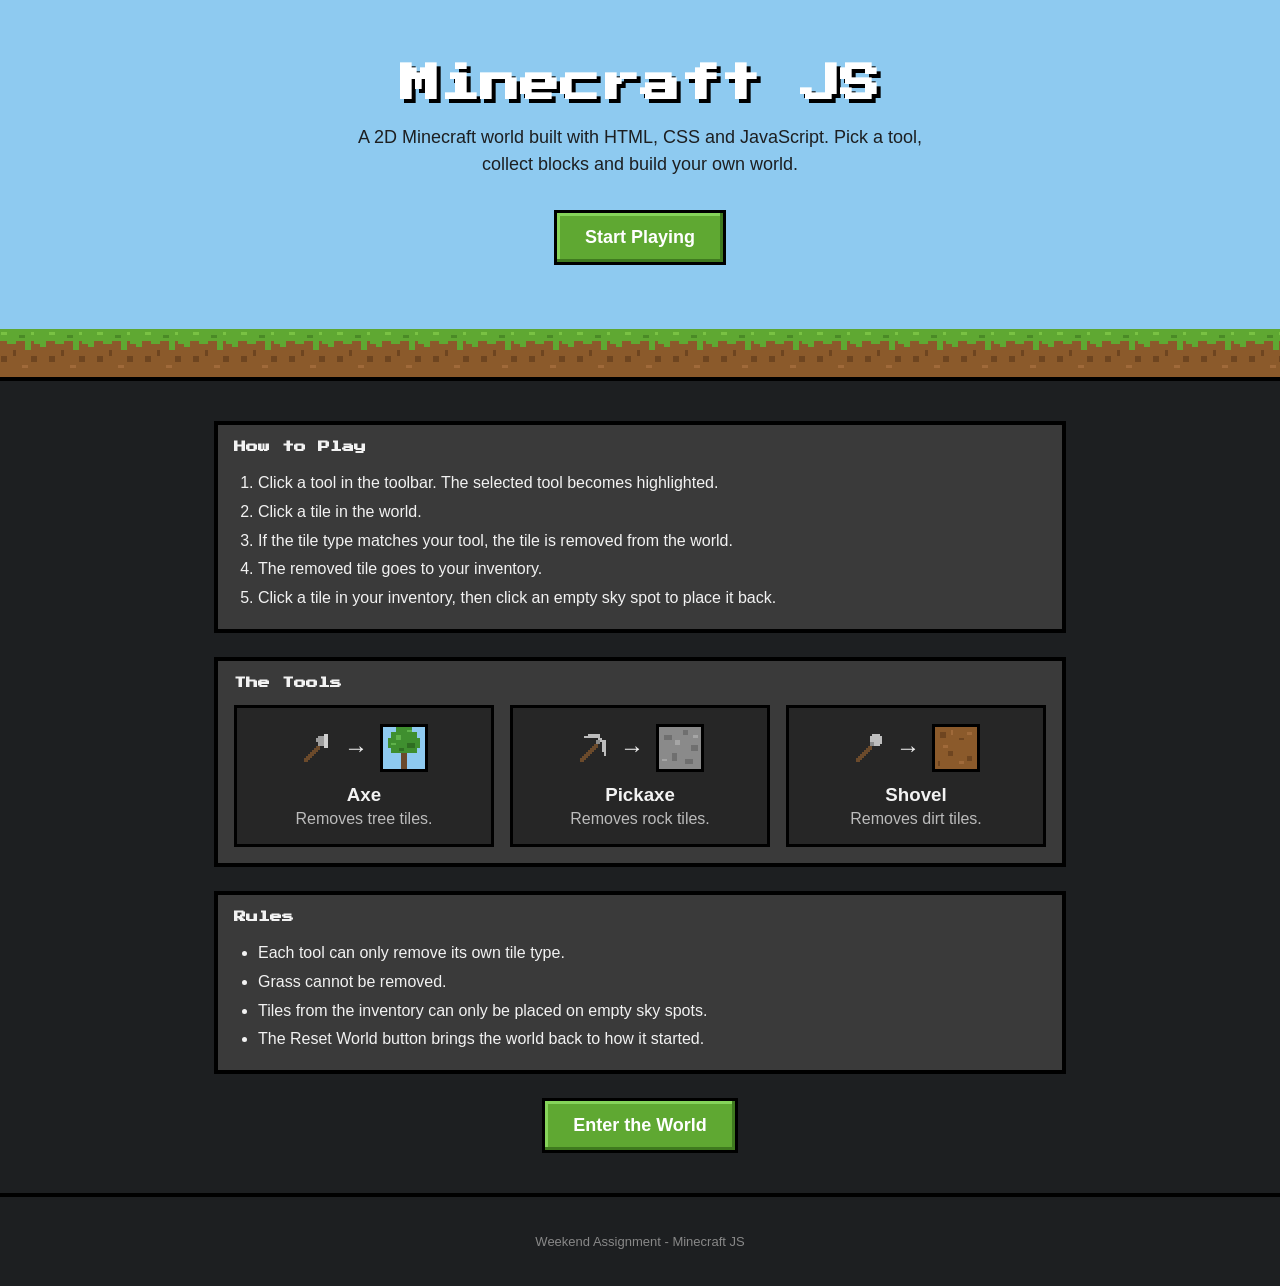
==== index.html @ 90b3f44e "Add landing page with game rules and tutorial" ====
<!DOCTYPE html>
<html lang="en">
<head>
    <meta charset="UTF-8">
    <meta name="viewport" content="width=device-width, initial-scale=1.0">
    <title>Minecraft JS</title>
    <link rel="stylesheet" href="https://fonts.googleapis.com/css2?family=Press+Start+2P&display=swap">
    <link rel="stylesheet" href="style.css">
</head>
<body>
    <header class="hero">
        <h1>Minecraft JS</h1>
        <p>A 2D Minecraft world built with HTML, CSS and JavaScript. Pick a tool, collect blocks and build your own world.</p>
        <a href="game.html" class="button button-green button-big">Start Playing</a>
    </header>

    <main class="landing-content">
        <section class="panel">
            <h2>How to Play</h2>
            <ol class="steps">
                <li>Click a tool in the toolbar. The selected tool becomes highlighted.</li>
                <li>Click a tile in the world.</li>
                <li>If the tile type matches your tool, the tile is removed from the world.</li>
                <li>The removed tile goes to your inventory.</li>
                <li>Click a tile in your inventory, then click an empty sky spot to place it back.</li>
            </ol>
        </section>

        <section class="panel">
            <h2>The Tools</h2>
            <div class="tools-guide">
                <article class="guide-card">
                    <div class="guide-icons">
                        <span class="tool-icon icon-axe"></span>
                        <span class="guide-arrow">&rarr;</span>
                        <span class="tile-preview tile-tree"></span>
                    </div>
                    <h3>Axe</h3>
                    <p>Removes tree tiles.</p>
                </article>
                <article class="guide-card">
                    <div class="guide-icons">
                        <span class="tool-icon icon-pickaxe"></span>
                        <span class="guide-arrow">&rarr;</span>
                        <span class="tile-preview tile-rock"></span>
                    </div>
                    <h3>Pickaxe</h3>
                    <p>Removes rock tiles.</p>
                </article>
                <article class="guide-card">
                    <div class="guide-icons">
                        <span class="tool-icon icon-shovel"></span>
                        <span class="guide-arrow">&rarr;</span>
                        <span class="tile-preview tile-dirt"></span>
                    </div>
                    <h3>Shovel</h3>
                    <p>Removes dirt tiles.</p>
                </article>
            </div>
        </section>

        <section class="panel">
            <h2>Rules</h2>
            <ul class="rules">
                <li>Each tool can only remove its own tile type.</li>
                <li>Grass cannot be removed.</li>
                <li>Tiles from the inventory can only be placed on empty sky spots.</li>
                <li>The Reset World button brings the world back to how it started.</li>
            </ul>
        </section>

        <div class="start-section">
            <a href="game.html" class="button button-green button-big">Enter the World</a>
        </div>
    </main>

    <footer class="footer">
        <p>Weekend Assignment - Minecraft JS</p>
    </footer>
</body>
</html>
---- style.css ----
/* ===== General ===== */
:root {
    --tile-size: 40px;
    --sky: #8ecaf0;
    --panel: #3a3a3a;
    --panel-dark: #262626;
    --text: #f2f2f2;
    --green: #5fa832;
    --gold: #f5c542;
}

* {
    box-sizing: border-box;
}

body {
    margin: 0;
    font-family: Arial, Helvetica, sans-serif;
    background-color: #1d1f21;
    color: var(--text);
}

h1,
h2 {
    font-family: "Press Start 2P", monospace;
}

/* ===== Buttons ===== */
.button {
    display: inline-block;
    padding: 10px 18px;
    background-color: #7d7d7d;
    color: #fff;
    border: 3px solid #000;
    box-shadow: inset -3px -3px 0 #555, inset 3px 3px 0 #a8a8a8;
    font-size: 14px;
    font-weight: bold;
    text-decoration: none;
    cursor: pointer;
}

.button:hover {
    background-color: #8f8f8f;
}

.button-red {
    background-color: #b33a3a;
    box-shadow: inset -3px -3px 0 #7a2323, inset 3px 3px 0 #d96060;
}

.button-red:hover {
    background-color: #c94747;
}

/* ===== Game page layout ===== */
.game-header {
    display: flex;
    justify-content: space-between;
    align-items: center;
    padding: 16px 32px;
    background-color: var(--panel-dark);
    border-bottom: 4px solid #000;
}

.game-header h1 {
    margin: 0;
    font-size: 20px;
    color: var(--green);
}

.game-nav {
    display: flex;
    gap: 12px;
}

.game-layout {
    display: flex;
    flex-wrap: wrap;
    justify-content: center;
    align-items: flex-start;
    gap: 24px;
    padding: 24px;
}

.side-panel {
    display: flex;
    flex-direction: column;
    gap: 24px;
    width: 240px;
}

.panel {
    padding: 16px;
    background-color: var(--panel);
    border: 4px solid #000;
}

.panel h2 {
    margin: 0 0 16px;
    font-size: 12px;
}

/* ===== World and tiles ===== */
.world {
    display: grid;
    grid-template-columns: repeat(20, var(--tile-size));
    grid-auto-rows: var(--tile-size);
    background-color: var(--sky);
    border: 4px solid #000;
}

.tile {
    width: var(--tile-size);
    height: var(--tile-size);
    background-size: cover;
    image-rendering: pixelated;
    cursor: pointer;
}

.tile:hover {
    outline: 2px solid rgba(255, 255, 255, 0.8);
    outline-offset: -2px;
}

.tile-sky {
    background-color: var(--sky);
}

.tile-grass {
    background-image: url("images/grass.svg");
}

.tile-dirt {
    background-image: url("images/dirt.svg");
}

.tile-rock {
    background-image: url("images/rock.svg");
}

.tile-tree {
    background-color: var(--sky);
    background-image: url("images/tree.svg");
}

/* ===== Toolbar ===== */
.toolbar {
    display: flex;
    flex-direction: column;
    gap: 10px;
}

.tool {
    display: flex;
    align-items: center;
    gap: 12px;
    padding: 8px 12px;
    background-color: #5a5a5a;
    color: #fff;
    border: 3px solid #000;
    font-size: 16px;
    font-weight: bold;
    cursor: pointer;
}

.tool:hover {
    background-color: #6a6a6a;
}

.tool.selected {
    background-color: #2f5d1a;
    border-color: var(--gold);
    box-shadow: 0 0 0 3px var(--gold);
}

.tool-icon {
    width: 32px;
    height: 32px;
    background-size: cover;
    image-rendering: pixelated;
}

.icon-axe {
    background-image: url("images/axe.svg");
}

.icon-pickaxe {
    background-image: url("images/pickaxe.svg");
}

.icon-shovel {
    background-image: url("images/shovel.svg");
}

/* ===== Inventory ===== */
.inventory {
    display: grid;
    grid-template-columns: repeat(3, 56px);
    gap: 10px;
}

.inventory-item {
    display: flex;
    justify-content: flex-end;
    align-items: flex-end;
    width: 56px;
    height: 56px;
    padding: 2px 4px;
    border: 3px solid #000;
    background-size: cover;
    image-rendering: pixelated;
    color: #fff;
    font-size: 16px;
    font-weight: bold;
    text-shadow: 2px 2px 0 #000;
    cursor: pointer;
}

.inventory-item.selected {
    border-color: var(--gold);
    box-shadow: 0 0 0 3px var(--gold);
}

.inventory-empty {
    margin: 0;
    color: #bbb;
    font-size: 14px;
}

.hidden {
    display: none;
}

/* ===== Landing page ===== */
.hero {
    padding: 64px 24px 112px;
    text-align: center;
    background: url("images/grass.svg") bottom / 48px repeat-x, var(--sky);
    border-bottom: 4px solid #000;
}

.hero h1 {
    margin: 0;
    font-size: 40px;
    color: #fff;
    text-shadow: 4px 4px 0 #000;
}

.hero p {
    max-width: 600px;
    margin: 20px auto 32px;
    color: #1d1f21;
    font-size: 18px;
    line-height: 1.5;
}

.button-green {
    background-color: var(--green);
    box-shadow: inset -3px -3px 0 #3f7a1f, inset 3px 3px 0 #86d45a;
}

.button-green:hover {
    background-color: #6dbb3c;
}

.button-big {
    padding: 14px 28px;
    font-size: 18px;
}

.landing-content {
    display: flex;
    flex-direction: column;
    gap: 24px;
    max-width: 900px;
    margin: 0 auto;
    padding: 40px 24px;
}

.steps,
.rules {
    margin: 0;
    padding-left: 24px;
    line-height: 1.8;
}

.tools-guide {
    display: grid;
    grid-template-columns: repeat(3, 1fr);
    gap: 16px;
}

.guide-card {
    padding: 16px;
    text-align: center;
    background-color: var(--panel-dark);
    border: 3px solid #000;
}

.guide-card h3 {
    margin: 12px 0 4px;
}

.guide-card p {
    margin: 0;
    color: #bbb;
}

.guide-icons {
    display: flex;
    justify-content: center;
    align-items: center;
    gap: 12px;
}

.guide-arrow {
    font-size: 24px;
}

.tile-preview {
    width: 48px;
    height: 48px;
    background-size: cover;
    image-rendering: pixelated;
    border: 3px solid #000;
}

.start-section {
    text-align: center;
}

.footer {
    padding: 24px;
    text-align: center;
    color: #888;
    font-size: 13px;
    border-top: 4px solid #000;
}
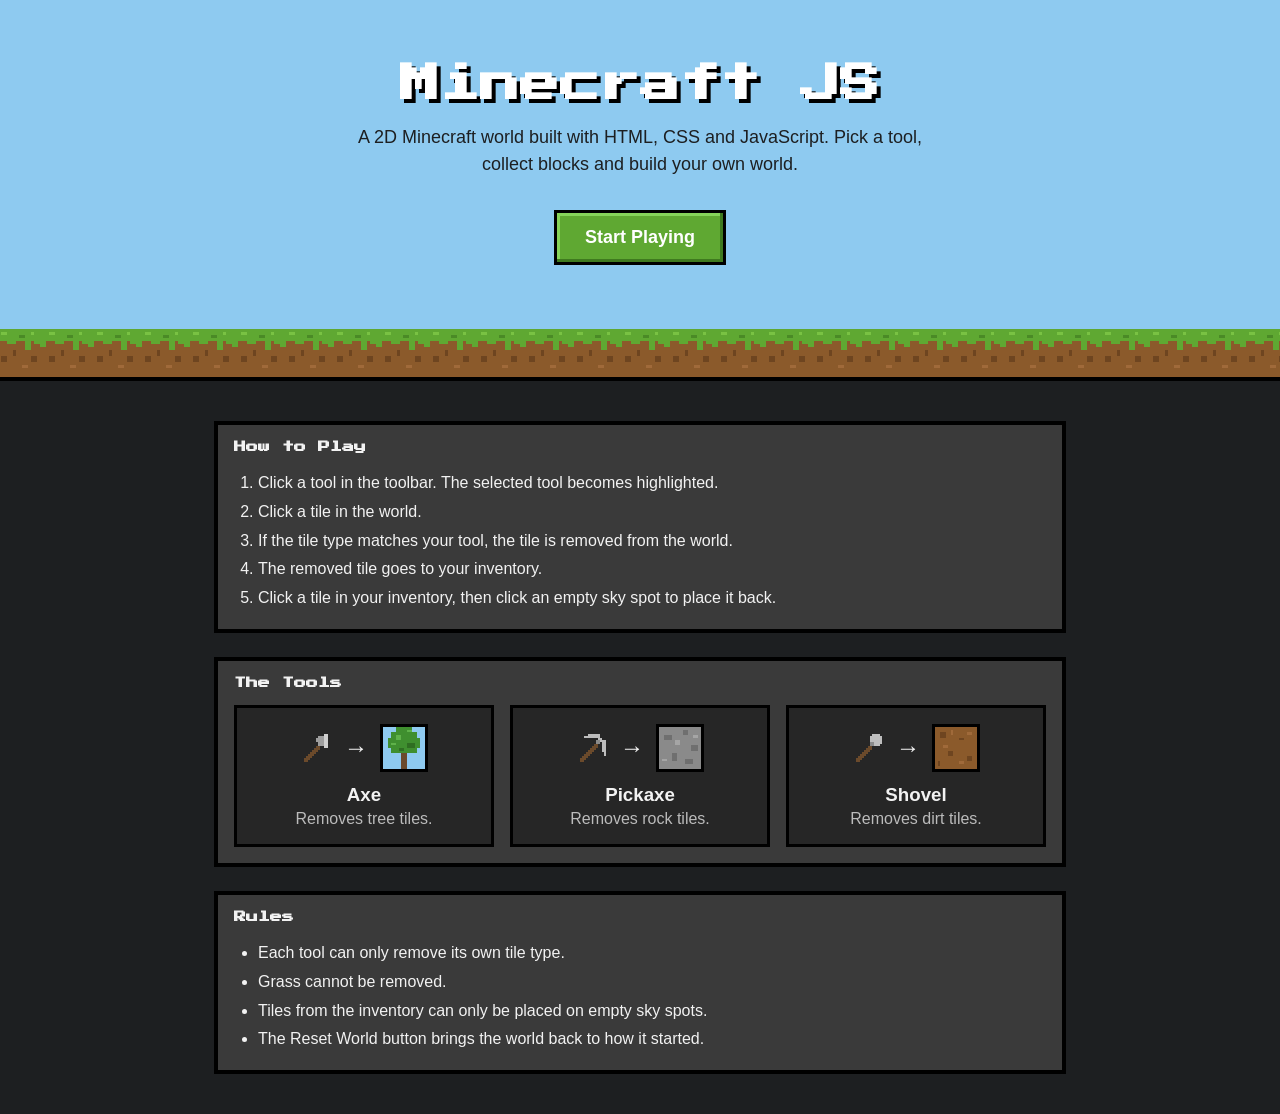
==== commit 19fff943: "Remove footer and duplicate start button that are out of scope" ====
--- a/index.html
+++ b/index.html
@@ -68,14 +68,6 @@
                 <li>The Reset World button brings the world back to how it started.</li>
             </ul>
         </section>
-
-        <div class="start-section">
-            <a href="game.html" class="button button-green button-big">Enter the World</a>
-        </div>
     </main>
-
-    <footer class="footer">
-        <p>Weekend Assignment - Minecraft JS</p>
-    </footer>
 </body>
 </html>
--- a/style.css
+++ b/style.css
@@ -324,15 +324,3 @@
     image-rendering: pixelated;
     border: 3px solid #000;
 }
-
-.start-section {
-    text-align: center;
-}
-
-.footer {
-    padding: 24px;
-    text-align: center;
-    color: #888;
-    font-size: 13px;
-    border-top: 4px solid #000;
-}
